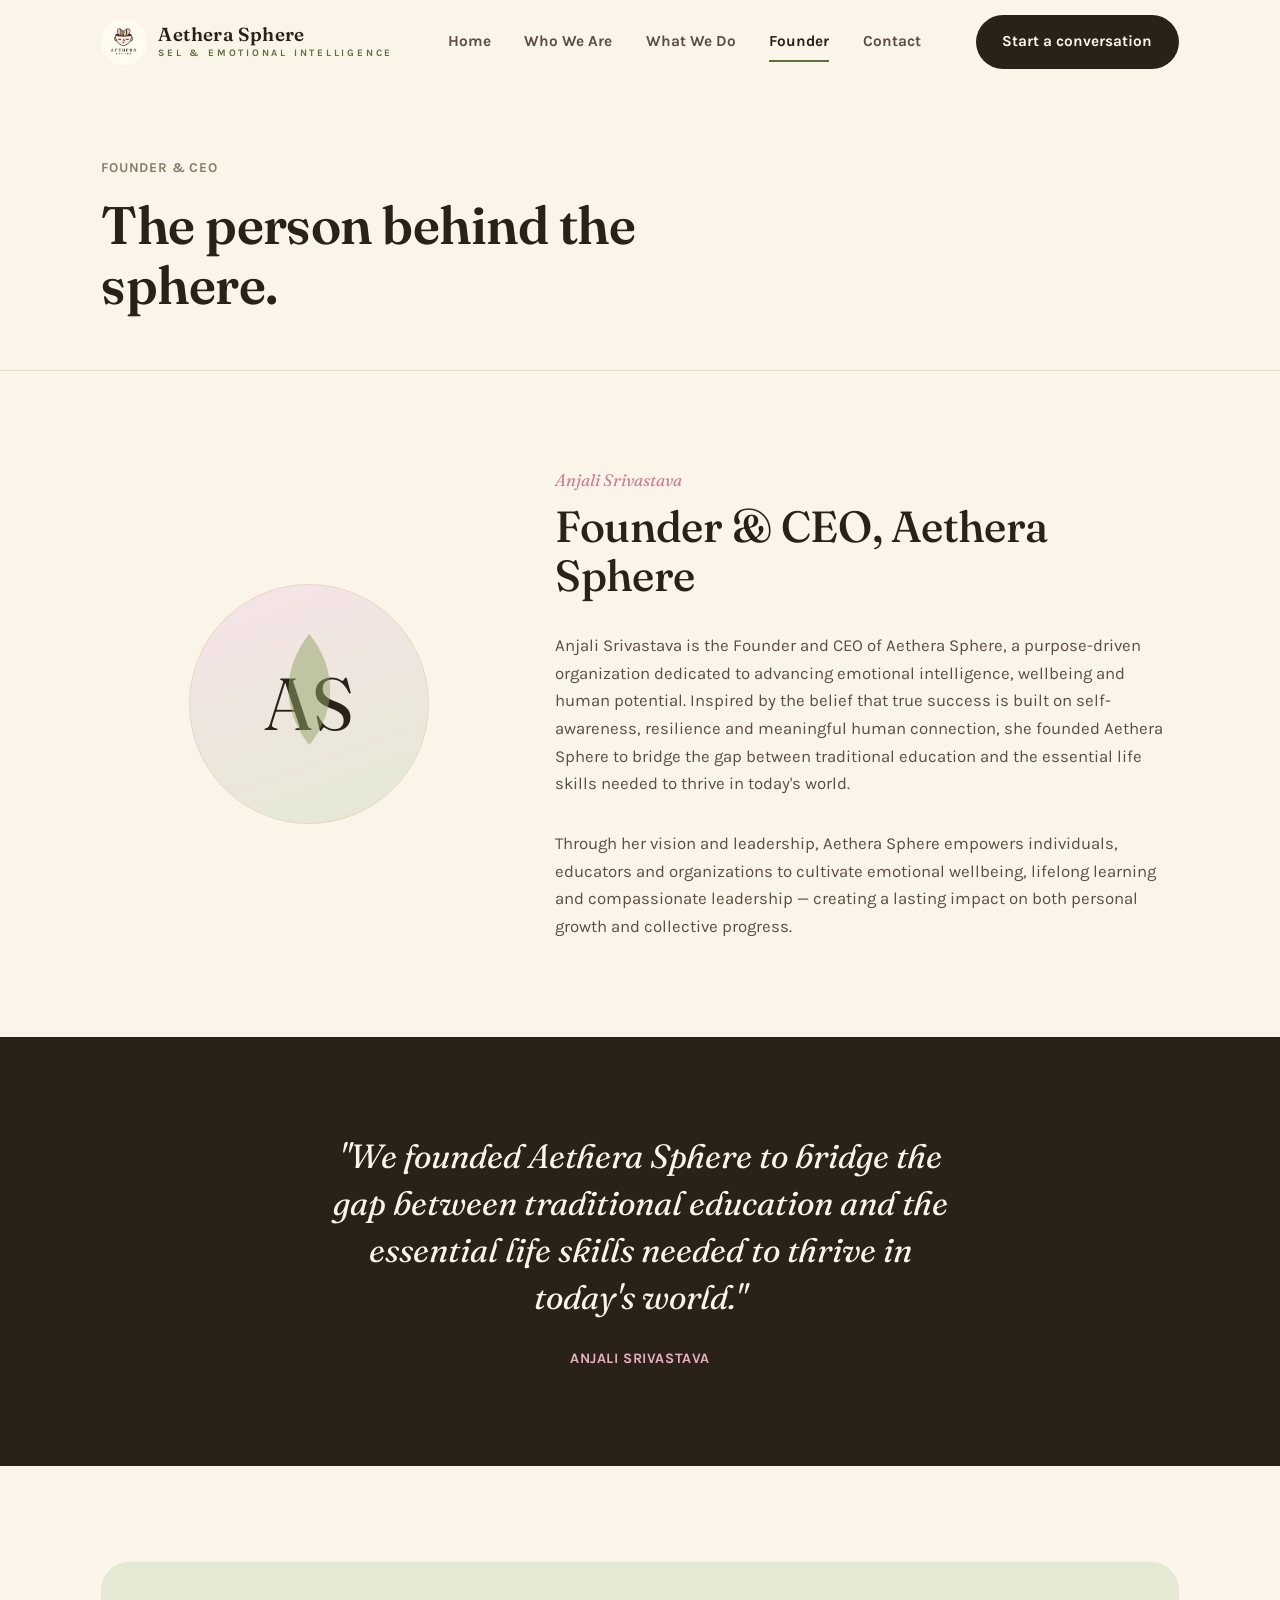
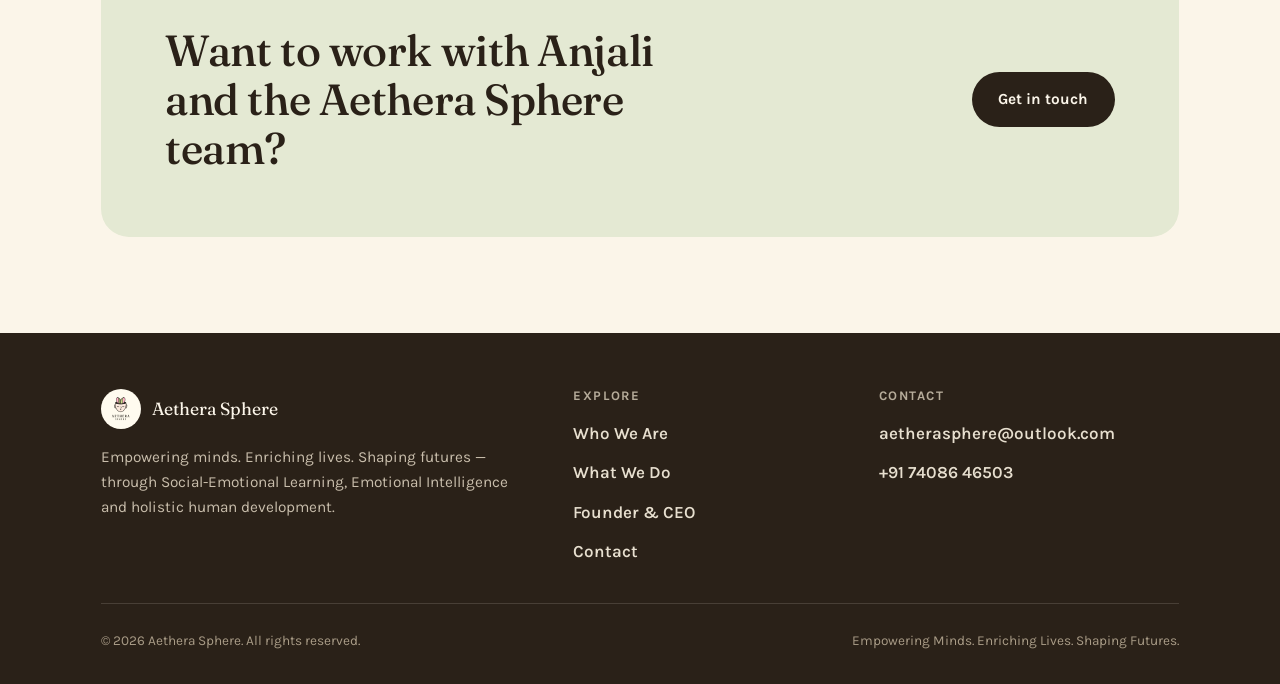
==== founder.html @ 2a9f99ae "Add files via upload" ====
<!doctype html>
<html lang="en">
<head>
<meta charset="UTF-8">
<meta name="viewport" content="width=device-width, initial-scale=1.0">
<title>Founder &amp; CEO — Aethera Sphere</title>
<meta name="description" content="Anjali Srivastava, Founder and CEO of Aethera Sphere.">
<link rel="icon" type="image/jpeg" href="assets/img/logo.jpeg">
<link rel="preconnect" href="https://fonts.googleapis.com">
<link rel="preconnect" href="https://fonts.gstatic.com" crossorigin>
<link href="https://fonts.googleapis.com/css2?family=Fraunces:ital,opsz,wght@0,9..144,400;0,9..144,500;0,9..144,600;1,9..144,500&family=Karla:wght@400;500;700;800&display=swap" rel="stylesheet">
<link rel="stylesheet" href="assets/css/styles.css">
</head>
<body>

<header class="site-header">
  <div class="wrap">
    <a href="index.html" class="brand">
      <img src="assets/img/logo.jpeg" alt="Aethera Sphere mark">
      <span class="brand-word">Aethera Sphere<span>SEL &amp; EMOTIONAL INTELLIGENCE</span></span>
    </a>
    <nav class="main-nav" aria-label="Primary">
      <a href="index.html">Home</a>
      <a href="about.html">Who We Are</a>
      <a href="programs.html">What We Do</a>
      <a href="founder.html" class="active">Founder</a>
      <a href="contact.html">Contact</a>
    </nav>
    <a href="https://www.linkedin.com/company/aethera-sphere" target="_blank" rel="noopener noreferrer" class="btn btn-primary nav-cta">Start a conversation</a>
    <button class="nav-toggle" aria-label="Toggle menu" aria-expanded="false">
      <span></span><span></span><span></span>
    </button>
  </div>
  <div class="mobile-nav">
    <a href="index.html">Home</a>
    <a href="about.html">Who We Are</a>
    <a href="programs.html">What We Do</a>
    <a href="founder.html">Founder</a>
    <a href="contact.html">Contact</a>
  </div>
</header>

<main>

  <section class="page-hero">
    <div class="wrap">
      <span class="crumb">FOUNDER &amp; CEO</span>
      <h1>The person behind the sphere.</h1>
    </div>
  </section>

  <section>
    <div class="wrap">
      <div class="founder-card reveal">
        <div class="monogram">
          <svg viewBox="0 0 24 24" fill="none"><path d="M12 2c4 5 4 11 0 16-4-5-4-11 0-16z" fill="#93A468"/></svg>
          <span>AS</span>
        </div>
        <div>
          <p class="kicker">Anjali Srivastava</p>
          <h2 style="margin-top:.5rem;">Founder &amp; CEO, Aethera Sphere</h2>
          <p class="lede mt-2">Anjali Srivastava is the Founder and CEO of Aethera Sphere, a purpose-driven organization dedicated to advancing emotional intelligence, wellbeing and human potential. Inspired by the belief that true success is built on self-awareness, resilience and meaningful human connection, she founded Aethera Sphere to bridge the gap between traditional education and the essential life skills needed to thrive in today's world.</p>
          <p class="lede mt-2">Through her vision and leadership, Aethera Sphere empowers individuals, educators and organizations to cultivate emotional wellbeing, lifelong learning and compassionate leadership — creating a lasting impact on both personal growth and collective progress.</p>
        </div>
      </div>
    </div>
  </section>

  <section class="section-ink quote-band center">
    <div class="wrap">
      <blockquote class="reveal">"We founded Aethera Sphere to bridge the gap between traditional education and the essential life skills needed to thrive in today's world."</blockquote>
      <cite>ANJALI SRIVASTAVA</cite>
    </div>
  </section>

  <section>
    <div class="wrap">
      <div class="cta-band reveal">
        <h2>Want to work with Anjali and the Aethera Sphere team?</h2>
        <div class="cta-actions">
          <a href="https://www.linkedin.com/company/aethera-sphere" target="_blank" rel="noopener noreferrer" class="btn btn-primary">Get in touch</a>
        </div>
      </div>
    </div>
  </section>

</main>

<footer class="site-footer">
  <div class="wrap">
    <div class="footer-grid">
      <div>
        <a href="index.html" class="footer-brand">
          <img src="assets/img/logo.jpeg" alt="Aethera Sphere mark">
          <span>Aethera Sphere</span>
        </a>
        <p class="lede">Empowering minds. Enriching lives. Shaping futures — through Social-Emotional Learning, Emotional Intelligence and holistic human development.</p>
      </div>
      <div class="footer-col">
        <h4>EXPLORE</h4>
        <ul>
          <li><a href="about.html">Who We Are</a></li>
          <li><a href="programs.html">What We Do</a></li>
          <li><a href="founder.html">Founder &amp; CEO</a></li>
          <li><a href="contact.html">Contact</a></li>
        </ul>
      </div>
      <div class="footer-col">
        <h4>CONTACT</h4>
        <ul>
          <li><a href="mailto:aetherasphere@outlook.com">aetherasphere@outlook.com</a></li>
          <li><a href="tel:+917408646503">+91 74086 46503</a></li>
        </ul>
      </div>
    </div>
    <div class="footer-bottom">
      <span>© <span id="year"></span> Aethera Sphere. All rights reserved.</span>
      <span>Empowering Minds. Enriching Lives. Shaping Futures.</span>
    </div>
  </div>
</footer>

<script src="assets/js/main.js"></script>
</body>
</html>
---- assets/css/styles.css ----
/* =========================================================
   Aethera Sphere — Design Tokens
   Palette drawn from the mark itself: cream ground, ink
   linework, sage leaves, blush petals, stone accents.
   ========================================================= */

:root{
  --cream:        #FBF5E9;
  --cream-deep:   #F1E6D3;
  --cream-line:   #E7D8BE;

  --ink:          #2A2118;
  --ink-soft:     #5B4E40;
  --ink-faint:    #8A7C6A;

  --sage:         #93A468;
  --sage-deep:    #5F6F3F;
  --sage-pale:    #E4E9D3;

  --blush:        #E9AFC0;
  --blush-deep:   #C97D93;
  --blush-pale:   #F7E3E8;

  --stone:        #B6AC9A;

  --serif:  "Fraunces", "Iowan Old Style", ui-serif, Georgia, serif;
  --sans:   "Karla", "Segoe UI", ui-sans-serif, system-ui, sans-serif;

  --max: 1180px;
  --pad: clamp(1.5rem, 4vw, 3.5rem);

  --ease: cubic-bezier(.22,.61,.36,1);
}

@media (prefers-reduced-motion: reduce){
  *{ animation-duration: 0.01ms !important; animation-iteration-count: 1 !important; transition-duration: 0.01ms !important; scroll-behavior: auto !important; }
}

*{ box-sizing: border-box; }
html{ scroll-behavior: smooth; }

body{
  margin: 0;
  background: var(--cream);
  color: var(--ink);
  font-family: var(--sans);
  font-size: 17px;
  line-height: 1.65;
  -webkit-font-smoothing: antialiased;
}

img{ max-width: 100%; display: block; }

a{ color: inherit; text-decoration: none; }

::selection{ background: var(--sage); color: var(--cream); }

:focus-visible{
  outline: 2px solid var(--sage-deep);
  outline-offset: 3px;
}

.wrap{
  max-width: var(--max);
  margin: 0 auto;
  padding-left: var(--pad);
  padding-right: var(--pad);
}

h1,h2,h3,h4{
  font-family: var(--serif);
  font-weight: 600;
  line-height: 1.12;
  margin: 0;
  color: var(--ink);
  letter-spacing: -0.01em;
}

h2{ font-size: clamp(1.9rem, 3.4vw, 2.8rem); font-weight: 500; }
h3{ font-size: clamp(1.3rem, 2vw, 1.6rem); font-weight: 600; }

p{ margin: 0; }

.lede{
  font-size: clamp(1.05rem, 1.3vw, 1.2rem);
  color: var(--ink-soft);
  max-width: 62ch;
}

.measure{ max-width: 62ch; }

/* ---------- Buttons ---------- */
.btn{
  display: inline-flex;
  align-items: center;
  gap: .55rem;
  padding: .85rem 1.6rem;
  border-radius: 999px;
  font-family: var(--sans);
  font-weight: 700;
  font-size: .96rem;
  border: 1.5px solid transparent;
  cursor: pointer;
  transition: transform .35s var(--ease), background .3s ease, color .3s ease, border-color .3s ease;
}
.btn:hover{ transform: translateY(-2px); }
.btn-primary{ background: var(--ink); color: var(--cream); }
.btn-primary:hover{ background: var(--sage-deep); }
.btn-ghost{ background: transparent; color: var(--ink); border-color: var(--ink); }
.btn-ghost:hover{ background: var(--ink); color: var(--cream); }
.btn-light{ background: var(--cream); color: var(--ink); }
.btn-light:hover{ background: var(--blush); }

/* ---------- Header ---------- */
.site-header{
  position: sticky;
  top: 0;
  z-index: 50;
  background: rgba(251,245,233,0.86);
  backdrop-filter: blur(10px);
  border-bottom: 1px solid transparent;
  transition: border-color .4s ease, box-shadow .4s ease;
}
.site-header.is-scrolled{
  border-bottom-color: var(--cream-line);
  box-shadow: 0 8px 24px -20px rgba(42,33,24,.4);
}
.site-header .wrap{
  display: flex;
  align-items: center;
  justify-content: space-between;
  height: 84px;
}
.brand{
  display: flex;
  align-items: center;
  gap: .7rem;
}
.brand img{
  height: 46px;
  width: 46px;
  object-fit: cover;
  border-radius: 50%;
}
.brand-word{
  font-family: var(--serif);
  font-size: 1.18rem;
  font-weight: 600;
  letter-spacing: .02em;
  line-height: 1.1;
}
.brand-word span{
  display: block;
  font-family: var(--sans);
  font-size: .62rem;
  font-weight: 700;
  letter-spacing: .28em;
  color: var(--sage-deep);
  margin-top: .1rem;
}

nav.main-nav{ display: flex; align-items: center; gap: 2.1rem; }
nav.main-nav a{
  position: relative;
  font-size: .96rem;
  font-weight: 700;
  color: var(--ink-soft);
  padding: .3rem 0;
}
nav.main-nav a::after{
  content: "";
  position: absolute;
  left: 0; right: 100%;
  bottom: -3px;
  height: 2px;
  background: var(--sage-deep);
  transition: right .35s var(--ease);
}
nav.main-nav a:hover::after,
nav.main-nav a.active::after{ right: 0; }
nav.main-nav a.active{ color: var(--ink); }

.nav-cta{ display: none; }
@media (min-width: 860px){ .nav-cta{ display: inline-flex; } }

.nav-toggle{
  display: inline-flex;
  background: none; border: none; cursor: pointer;
  flex-direction: column; gap: 5px; padding: .5rem;
}
.nav-toggle span{ width: 24px; height: 2px; background: var(--ink); border-radius: 2px; }
@media (min-width: 860px){ .nav-toggle{ display: none; } }
nav.main-nav{ display: none; }
@media (min-width: 860px){ nav.main-nav{ display: flex; } }

.mobile-nav{
  display: none;
  flex-direction: column;
  padding: .5rem var(--pad) 1.6rem;
  gap: 1rem;
  background: var(--cream);
  border-bottom: 1px solid var(--cream-line);
}
.mobile-nav.open{ display: flex; }
.mobile-nav a{ font-family: var(--serif); font-size: 1.2rem; }
@media (min-width: 860px){ .mobile-nav{ display: none !important; } }

/* ---------- Hero ---------- */
.hero{
  position: relative;
  overflow: hidden;
  padding: clamp(3rem, 8vw, 5.5rem) 0 clamp(3.5rem, 9vw, 6rem);
}
.hero .wrap{
  display: grid;
  grid-template-columns: 1fr;
  gap: 3rem;
  align-items: center;
}
@media (min-width: 940px){
  .hero .wrap{ grid-template-columns: 1.05fr .95fr; }
}
.eyebrow-mark{
  display: inline-flex;
  align-items: center;
  gap: .55rem;
  font-family: var(--serif);
  font-style: italic;
  font-size: 1.02rem;
  color: var(--sage-deep);
  margin-bottom: 1.1rem;
}
.eyebrow-mark svg{ width: 18px; height: 18px; }

.hero h1{
  font-size: clamp(2.5rem, 5.4vw, 4.1rem);
  max-width: 14ch;
}
.hero h1 em{ font-style: italic; color: var(--sage-deep); font-weight: 500; }
.hero .lede{ margin-top: 1.4rem; }
.hero-actions{ display: flex; gap: 1rem; flex-wrap: wrap; margin-top: 2.2rem; }

.hero-art{
  position: relative;
  display: flex;
  justify-content: center;
  align-items: center;
}
.hero-art-glow{
  position: absolute;
  width: min(380px, 78%);
  aspect-ratio: 1;
  border-radius: 50%;
  background: radial-gradient(circle, var(--blush-pale) 0%, var(--sage-pale) 55%, transparent 78%);
  filter: blur(2px);
  opacity: 0;
  transform: scale(.85);
  animation: glowIn 1.4s var(--ease) forwards .15s;
}
.hero-logo{
  position: relative;
  width: min(360px, 82%);
  height: auto;
  border-radius: 50%;
  box-shadow: 0 30px 60px -28px rgba(42,33,24,.35);
  opacity: 0;
  transform: translateY(22px) scale(.96);
  animation: logoIn 1s var(--ease) forwards .3s;
}
@keyframes glowIn{ to{ opacity: 1; transform: scale(1); } }
@keyframes logoIn{ to{ opacity: 1; transform: translateY(0) scale(1); } }

/* ---------- Sections ---------- */
section{ padding: clamp(3.5rem, 8vw, 6rem) 0; }
.section-alt{ background: var(--cream-deep); }
.section-ink{ background: var(--ink); color: var(--cream); }
.section-ink .lede{ color: #D9CFC0; }

.section-head{
  display: flex;
  flex-direction: column;
  gap: 1rem;
  max-width: 46rem;
  margin-bottom: 3rem;
}
.section-head.center{ align-items: center; text-align: center; margin-left: auto; margin-right: auto; }

.kicker{
  font-family: var(--serif);
  font-style: italic;
  color: var(--blush-deep);
  font-size: 1.05rem;
}
.section-ink .kicker{ color: var(--blush); }

/* ---------- Two column ---------- */
.two-col{
  display: grid;
  grid-template-columns: 1fr;
  gap: 3rem;
}
@media (min-width: 860px){
  .two-col{ grid-template-columns: 1fr 1fr; align-items: start; }
}
.two-col.reverse{ direction: rtl; }
.two-col.reverse > *{ direction: ltr; }

/* ---------- Stat / pull-quote panel ---------- */
.panel{
  background: var(--cream);
  border: 1px solid var(--cream-line);
  border-radius: 22px;
  padding: 2.2rem;
}
.stat-list{ display: grid; gap: 1.6rem; }
.stat-list .stat b{
  display: block;
  font-family: var(--serif);
  font-size: 2.3rem;
  color: var(--sage-deep);
  line-height: 1;
}
.stat-list .stat span{ color: var(--ink-soft); font-size: .95rem; }

/* ---------- Pill focus areas ---------- */
.pill-field{
  display: flex;
  flex-wrap: wrap;
  gap: .8rem;
}
.pill{
  display: inline-flex;
  align-items: center;
  gap: .55rem;
  padding: .75rem 1.3rem;
  border-radius: 999px;
  background: var(--cream);
  border: 1.5px solid var(--cream-line);
  font-weight: 700;
  font-size: .92rem;
  color: var(--ink);
}
.pill svg{ width: 16px; height: 16px; flex-shrink: 0; }
.pill:nth-child(4n+1){ border-color: var(--sage); }
.pill:nth-child(4n+2){ border-color: var(--blush-deep); }
.pill:nth-child(4n+3){ border-color: var(--stone); }

/* ---------- Leaf list ---------- */
.leaf-list{ list-style: none; margin: 0; padding: 0; display: grid; gap: 1.1rem; }
.leaf-list li{ display: flex; gap: .85rem; align-items: flex-start; }
.leaf-list svg{ width: 20px; height: 20px; flex-shrink: 0; margin-top: .2rem; }
.leaf-list p{ color: var(--ink-soft); }
.leaf-list b{ color: var(--ink); }

/* ---------- Program cards (organic, not uniform SaaS grid) ---------- */
.program-grid{
  display: grid;
  grid-template-columns: 1fr;
  gap: 1.4rem;
}
@media (min-width: 700px){ .program-grid{ grid-template-columns: 1fr 1fr; } }
@media (min-width: 1080px){ .program-grid{ grid-template-columns: repeat(3, 1fr); } }

.program-card{
  padding: 2rem 1.8rem;
  border-radius: 26px 26px 26px 6px;
  background: var(--cream);
  border: 1px solid var(--cream-line);
  transition: transform .4s var(--ease), box-shadow .4s var(--ease);
}
.program-card:hover{ transform: translateY(-6px); box-shadow: 0 22px 40px -28px rgba(42,33,24,.45); }
.program-card:nth-child(3n+2){ border-radius: 26px 26px 6px 26px; }
.program-card .mark{
  width: 46px; height: 46px; border-radius: 50%;
  display: flex; align-items: center; justify-content: center;
  margin-bottom: 1.3rem;
}
.program-card .mark svg{ width: 22px; height: 22px; }
.program-card h3{ margin-bottom: .6rem; }
.program-card p{ color: var(--ink-soft); font-size: .96rem; }
.mark.sage{ background: var(--sage-pale); color: var(--sage-deep); }
.mark.blush{ background: var(--blush-pale); color: var(--blush-deep); }
.mark.stone{ background: #EFEAE0; color: var(--ink-soft); }

/* ---------- Quote band ---------- */
.quote-band blockquote{
  font-family: var(--serif);
  font-size: clamp(1.5rem, 3vw, 2.1rem);
  font-style: italic;
  line-height: 1.4;
  max-width: 40rem;
  margin: 0 auto;
}
.quote-band cite{
  display: block;
  margin-top: 1.6rem;
  font-style: normal;
  font-family: var(--sans);
  font-weight: 700;
  font-size: .9rem;
  letter-spacing: .04em;
  color: var(--blush);
}

/* ---------- CTA band ---------- */
.cta-band{
  border-radius: 28px;
  background: var(--sage-pale);
  padding: clamp(2.4rem, 6vw, 4rem);
  display: flex;
  flex-wrap: wrap;
  gap: 2rem;
  align-items: center;
  justify-content: space-between;
  position: relative;
  overflow: hidden;
}
.cta-band h2{ max-width: 20ch; flex: 1 1 320px; }
.cta-band .cta-actions{ display: flex; gap: 1rem; flex-wrap: wrap; flex: 0 0 auto; }

/* ---------- Founder ---------- */
.founder-card{
  display: grid;
  grid-template-columns: 1fr;
  gap: 2.4rem;
  align-items: center;
}
@media (min-width: 820px){ .founder-card{ grid-template-columns: .8fr 1.2fr; } }
.monogram{
  width: 240px;
  height: 240px;
  max-width: 60vw;
  max-height: 60vw;
  aspect-ratio: 1;
  border-radius: 50%;
  background: linear-gradient(160deg, var(--blush-pale), var(--sage-pale));
  border: 1.5px solid var(--cream-line);
  display: flex; align-items: center; justify-content: center;
  position: relative;
  margin: 0 auto;
}
.monogram span{
  font-family: var(--serif);
  font-size: clamp(3rem, 8vw, 4.6rem);
  color: var(--ink);
}
.monogram svg{ position: absolute; width: 70%; height: 70%; opacity: .5; }

/* ---------- Contact ---------- */
.contact-grid{
  display: grid;
  grid-template-columns: 1fr;
  gap: 1.4rem;
}
@media (min-width: 760px){ .contact-grid{ grid-template-columns: 1fr 1fr; } }
.contact-card{
  padding: 2rem;
  border-radius: 20px;
  border: 1px solid var(--cream-line);
  background: var(--cream);
  display: flex;
  gap: 1.1rem;
  align-items: flex-start;
}
.contact-card .mark{ width: 44px; height: 44px; border-radius: 50%; display:flex; align-items:center; justify-content:center; flex-shrink:0; }
.contact-card h3{ margin-bottom: .3rem; font-size: 1.05rem; }
.contact-card a{ font-weight: 700; }
.contact-card a:hover{ color: var(--sage-deep); }

.form-panel{
  background: var(--cream);
  border: 1px solid var(--cream-line);
  border-radius: 22px;
  padding: clamp(1.8rem, 4vw, 2.6rem);
}
.field{ display: flex; flex-direction: column; gap: .5rem; margin-bottom: 1.3rem; }
.field label{ font-weight: 700; font-size: .9rem; color: var(--ink-soft); }
.field input, .field textarea{
  font-family: var(--sans);
  font-size: 1rem;
  padding: .85rem 1rem;
  border-radius: 12px;
  border: 1.5px solid var(--cream-line);
  background: #fff;
  color: var(--ink);
  resize: vertical;
}
.field input:focus, .field textarea:focus{ border-color: var(--sage-deep); outline: none; }

/* ---------- Footer ---------- */
footer.site-footer{
  background: var(--ink);
  color: var(--cream);
  padding: 3.5rem 0 2rem;
}
.footer-grid{
  display: grid;
  grid-template-columns: 1fr;
  gap: 2.4rem;
  padding-bottom: 2.4rem;
  border-bottom: 1px solid rgba(251,245,233,.14);
}
@media (min-width: 780px){ .footer-grid{ grid-template-columns: 1.3fr .8fr .9fr; } }
.footer-brand{ display: flex; align-items: center; gap: .7rem; margin-bottom: 1rem; }
.footer-brand img{ height: 40px; width: 40px; border-radius: 50%; }
.footer-brand span{ font-family: var(--serif); font-size: 1.1rem; }
footer.site-footer .lede{ color: #C9BEAC; font-size: .96rem; }
.footer-col h4{ font-family: var(--sans); font-size: .82rem; letter-spacing: .12em; color: var(--stone); margin-bottom: 1rem; font-weight: 700; }
.footer-col ul{ list-style: none; margin: 0; padding: 0; display: grid; gap: .7rem; }
.footer-col a{ color: #E7DFCF; font-weight: 600; }
.footer-col a:hover{ color: var(--blush); }
.footer-bottom{
  padding-top: 1.6rem;
  display: flex;
  flex-wrap: wrap;
  gap: 1rem;
  justify-content: space-between;
  font-size: .85rem;
  color: #A99C87;
}

/* ---------- Reveal on scroll (single, restrained use) ----------
   Progressive enhancement: content is visible by default so it
   never disappears if JS fails to run. JS opts elements into the
   hidden starting state only once it can guarantee it will reveal
   them again. */
.reveal{ transition: opacity .8s var(--ease), transform .8s var(--ease); }
.reveal.pending{ opacity: 0; transform: translateY(18px); }
.reveal.pending.in{ opacity: 1; transform: translateY(0); }

/* ---------- Page hero (inner pages) ---------- */
.page-hero{
  padding: clamp(3rem, 7vw, 4.5rem) 0 clamp(2.5rem, 6vw, 3.5rem);
  border-bottom: 1px solid var(--cream-line);
}
.page-hero h1{ font-size: clamp(2.2rem, 4.4vw, 3.3rem); max-width: 18ch; }
.crumb{
  font-size: .85rem;
  font-weight: 700;
  letter-spacing: .06em;
  color: var(--ink-faint);
  margin-bottom: 1rem;
  display: block;
}

/* ---------- Utility ---------- */
.center{ text-align: center; }
.mt-2{ margin-top: 2rem; }
.divider-leaf{ display:flex; justify-content:center; margin: 0 auto; width: 26px; opacity:.65; }
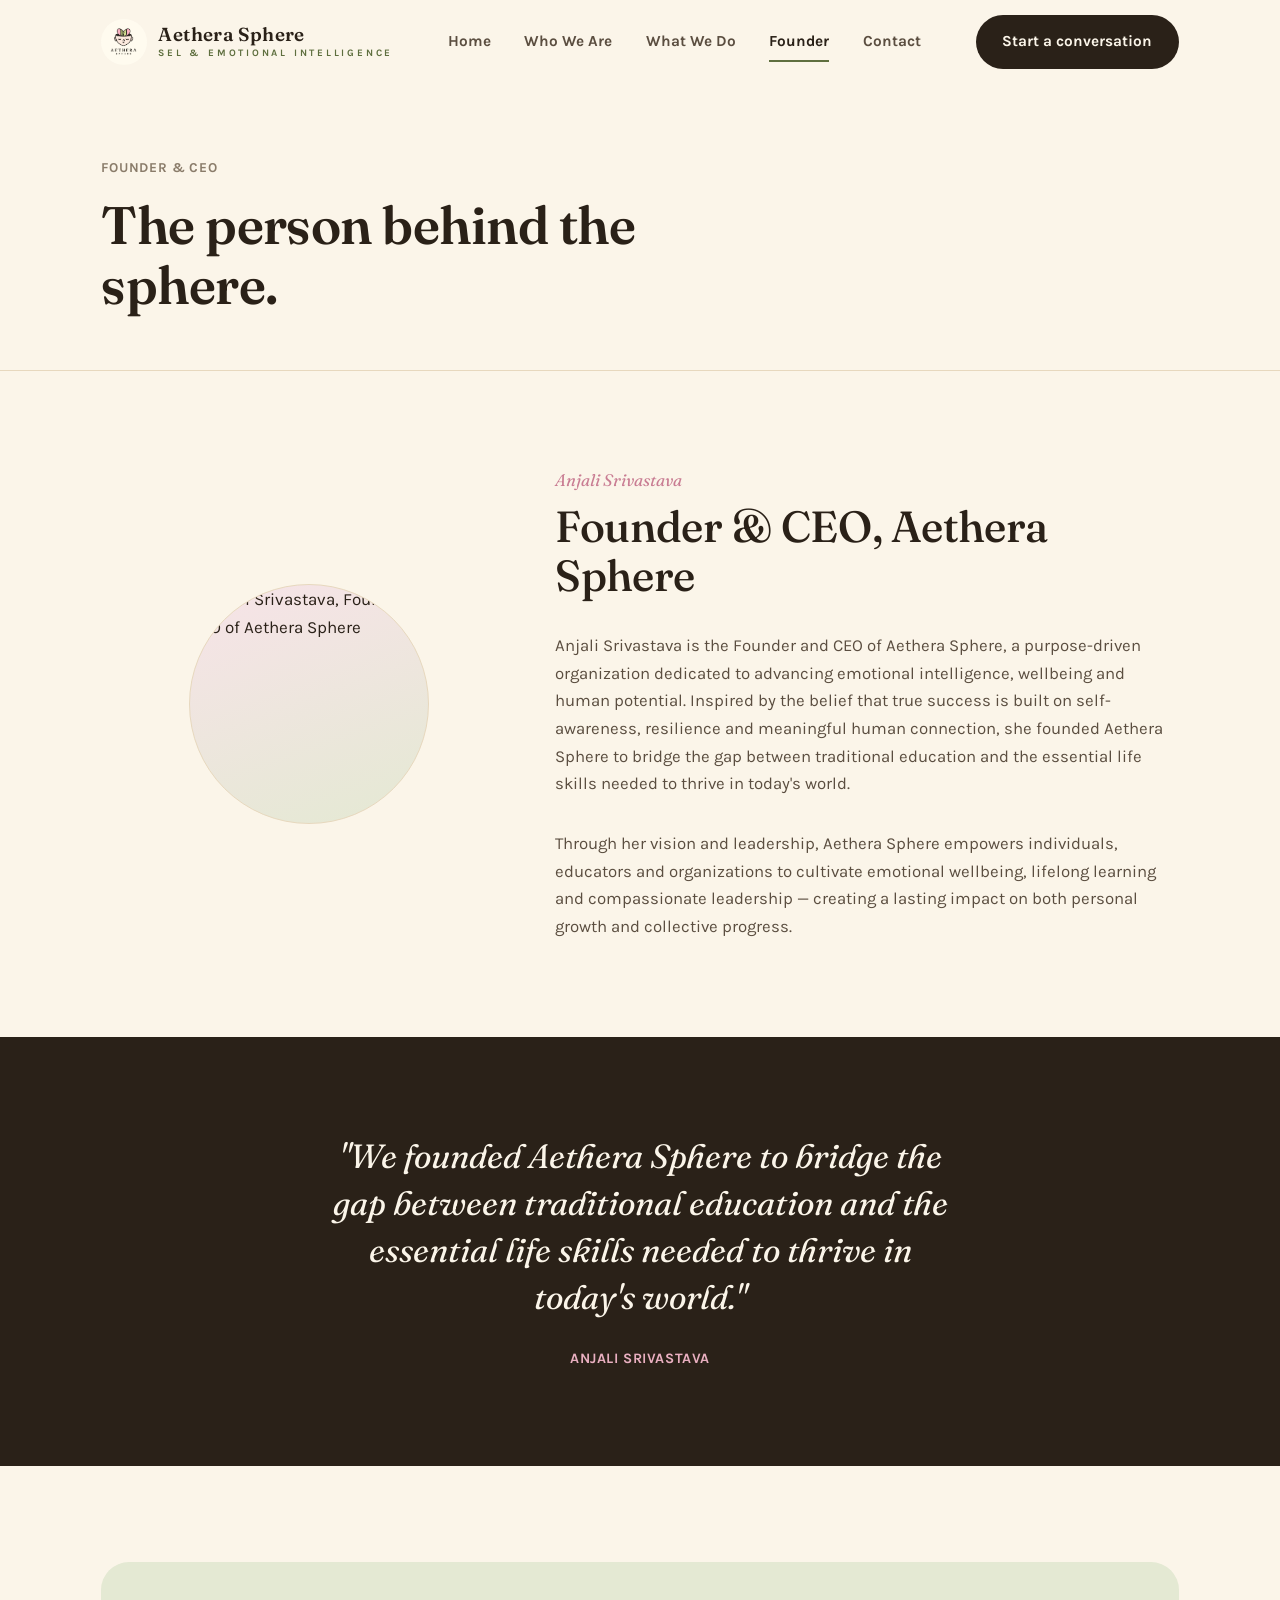
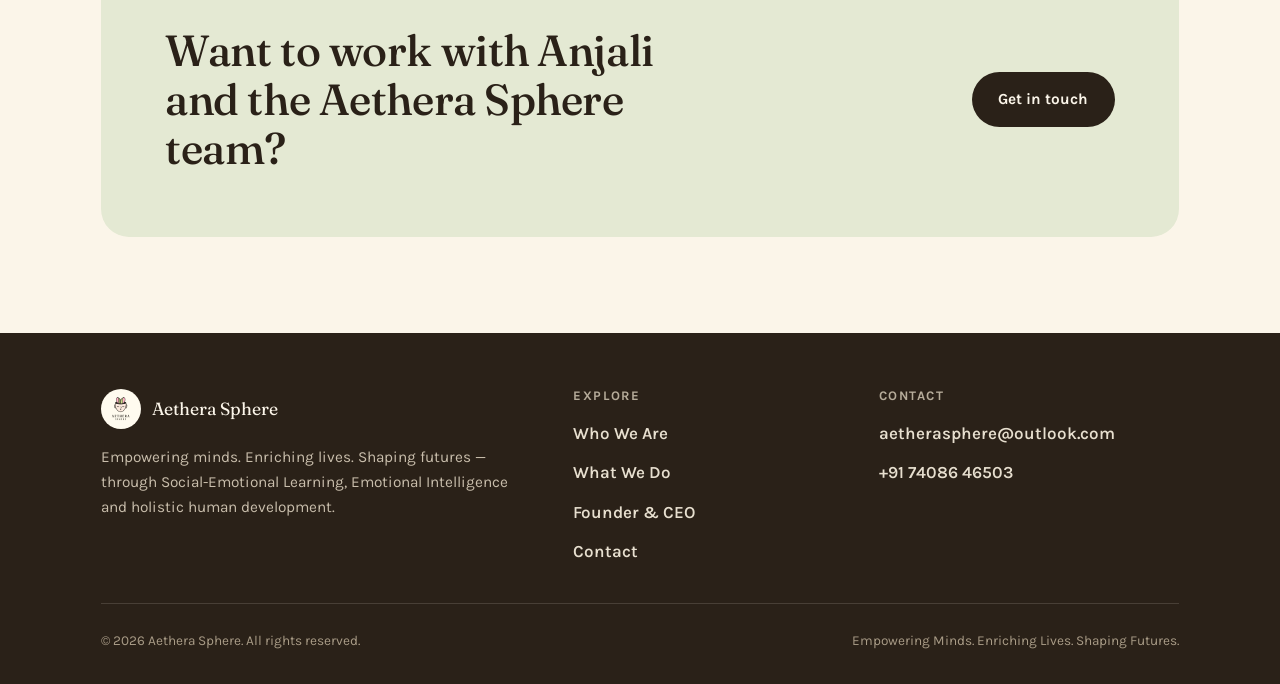
==== commit cd0bb20e: "Update founder card with image instead of SVG Replaced monogram SVG with an image of the founder." ====
--- a/founder.html
+++ b/founder.html
@@ -52,10 +52,9 @@
   <section>
     <div class="wrap">
       <div class="founder-card reveal">
-        <div class="monogram">
-          <svg viewBox="0 0 24 24" fill="none"><path d="M12 2c4 5 4 11 0 16-4-5-4-11 0-16z" fill="#93A468"/></svg>
-          <span>AS</span>
-        </div>
+          <div class="monogram">
+    <img src="assets/img/founder.jpg" alt="Anjali Srivastava, Founder & CEO of Aethera Sphere" style="width:100%; height:100%; object-fit:cover; border-radius:50%;">
+  </div>
         <div>
           <p class="kicker">Anjali Srivastava</p>
           <h2 style="margin-top:.5rem;">Founder &amp; CEO, Aethera Sphere</h2>
